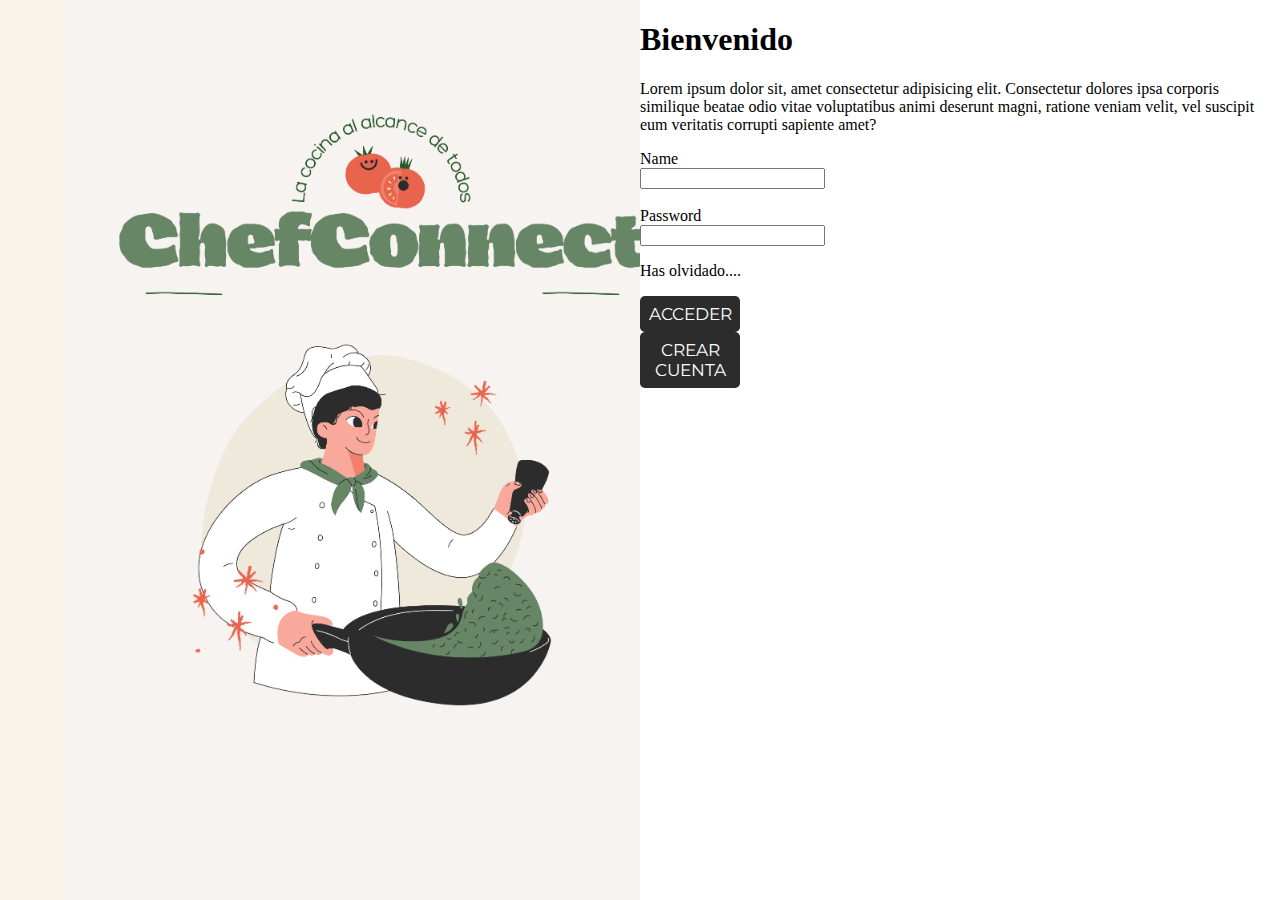
==== index.html @ ff3c99aa "Inicio Landing Page" ====
<!DOCTYPE html>
<html lang="en">

<head>
    <meta charset="UTF-8">
    <meta name="viewport" content="width=device-width, initial-scale=1.0">
    <title>Document</title>
    <link rel="preconnect" href="https://fonts.googleapis.com">
    <link rel="preconnect" href="https://fonts.gstatic.com" crossorigin>
    <link href="https://fonts.googleapis.com/css2?family=Montserrat&display=swap" rel="stylesheet">
    <style>
        :root{
            --botonback: #2C2C2C;
            --red: #F03A2C;
        }

        button{
            width: 100px;
            padding: 8px;
            border-radius: 5px;
            background-color: var(--botonback);
            color:white;
            border: 0;
            font-size: 105%;
            font-family: 'Montserrat', sans-serif;
        }
        button:hover{
            background-color: var(--red);
        }
    </style>
</head>
<!--  style="background-image:url(./images/chefverde.png); 
    background-size: contain;
    background-repeat: no-repeat; 

    background-color: white;
    background-attachment: fixed;"-->
<body style="margin: 0;">

    <div style="display: flex;">
        <div style="width: 50%;height: 100vh; 
        background-image:url(./images/chefverde.png); 
        background-size: contain;
        background-repeat: no-repeat; 
        background-color: #F9F2E9;
        background-attachment: fixed;
        background-position: 10%;">
        </div>

        <div style="width:50%;">

            <h1>Bienvenido</h1>
            <p>
            Lorem ipsum dolor sit, amet consectetur adipisicing elit. 
            Consectetur dolores ipsa corporis similique beatae odio vitae 
            voluptatibus animi deserunt magni, ratione veniam velit, vel 
            suscipit eum veritatis corrupti sapiente amet?
            </p>

            <form action=""> 
                <label for="">Name</label><br>
                <input type="text" name="" id=""><br><br>

                <label for="">Password</label> <br>
                <input type="text" name="" id="">
                
            </form>

            <p>Has olvidado....</p>

            <button>ACCEDER</button><br>
            <button>CREAR CUENTA</button>



        </div>
    </div>  

</body>

</html>
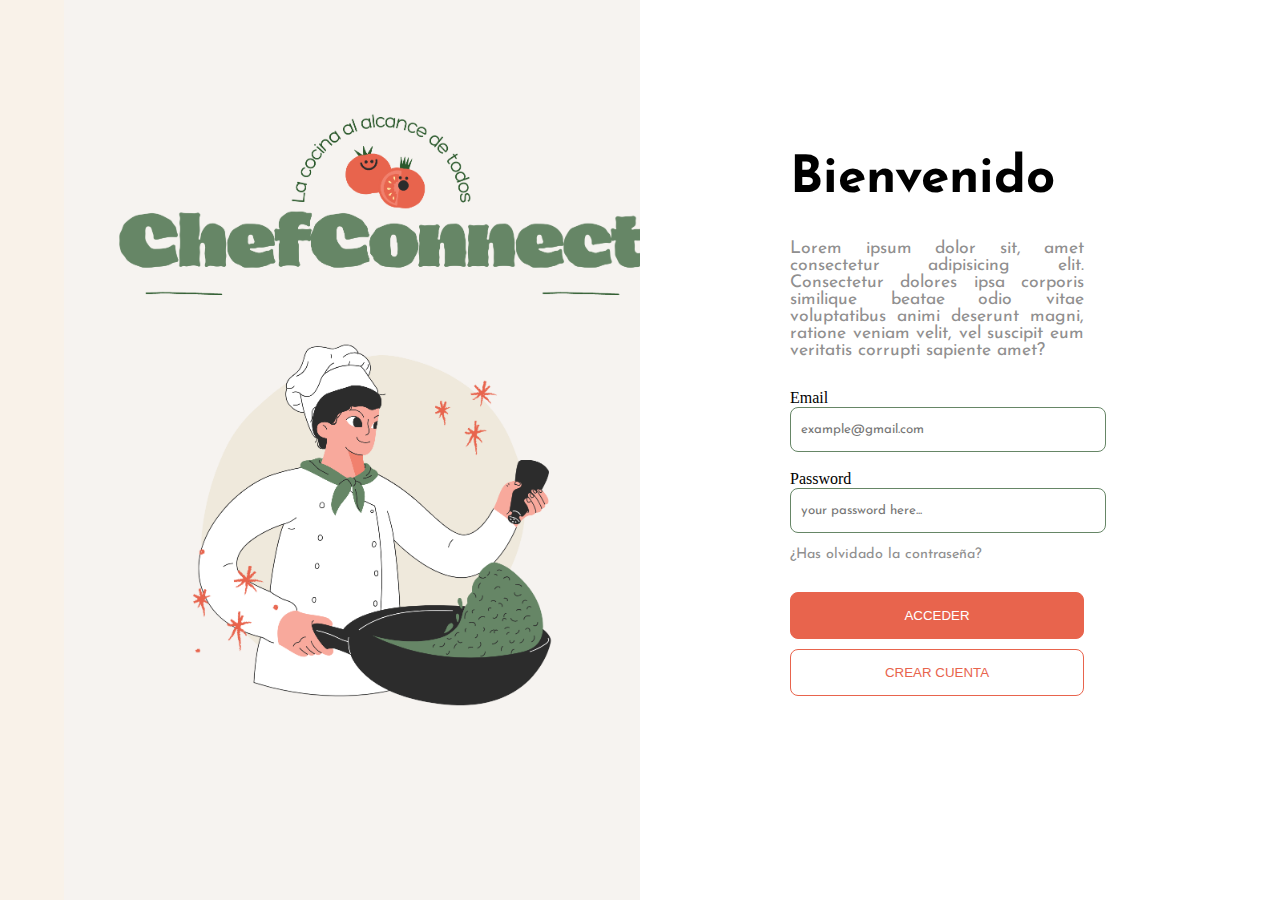
==== commit 2d1875b5: "Landing Page v1.0" ====
--- a/index.html
+++ b/index.html
@@ -8,73 +8,49 @@
     <link rel="preconnect" href="https://fonts.googleapis.com">
     <link rel="preconnect" href="https://fonts.gstatic.com" crossorigin>
     <link href="https://fonts.googleapis.com/css2?family=Montserrat&display=swap" rel="stylesheet">
-    <style>
-        :root{
-            --botonback: #2C2C2C;
-            --red: #F03A2C;
-        }
+    <link rel="stylesheet" href="./css/index.css">
+    <link rel="preconnect" href="https://fonts.googleapis.com">
+    <link rel="preconnect" href="https://fonts.gstatic.com" crossorigin>
+    <link href="https://fonts.googleapis.com/css2?family=Josefin+Sans&display=swap" rel="stylesheet"> 
 
-        button{
-            width: 100px;
-            padding: 8px;
-            border-radius: 5px;
-            background-color: var(--botonback);
-            color:white;
-            border: 0;
-            font-size: 105%;
-            font-family: 'Montserrat', sans-serif;
-        }
-        button:hover{
-            background-color: var(--red);
-        }
-    </style>
 </head>
-<!--  style="background-image:url(./images/chefverde.png); 
-    background-size: contain;
-    background-repeat: no-repeat; 
 
-    background-color: white;
-    background-attachment: fixed;"-->
-<body style="margin: 0;">
+<body>
 
-    <div style="display: flex;">
-        <div style="width: 50%;height: 100vh; 
-        background-image:url(./images/chefverde.png); 
-        background-size: contain;
-        background-repeat: no-repeat; 
-        background-color: #F9F2E9;
-        background-attachment: fixed;
-        background-position: 10%;">
+    <div id="container">
+        <div id="imagen">
         </div>
 
-        <div style="width:50%;">
+        <div id="texto">
+            <div id="organizar">
+                <h1>Bienvenido</h1>
+                <p>
+                    Lorem ipsum dolor sit, amet consectetur adipisicing elit.
+                    Consectetur dolores ipsa corporis similique beatae odio vitae
+                    voluptatibus animi deserunt magni, ratione veniam velit, vel
+                    suscipit eum veritatis corrupti sapiente amet?
+                </p>
 
-            <h1>Bienvenido</h1>
-            <p>
-            Lorem ipsum dolor sit, amet consectetur adipisicing elit. 
-            Consectetur dolores ipsa corporis similique beatae odio vitae 
-            voluptatibus animi deserunt magni, ratione veniam velit, vel 
-            suscipit eum veritatis corrupti sapiente amet?
-            </p>
+                <form action="">
+                    <label for="">Email</label><br>
+                    <input type="text" name="email" id="email" placeholder="example@gmail.com"><br><br>
 
-            <form action=""> 
-                <label for="">Name</label><br>
-                <input type="text" name="" id=""><br><br>
+                    <label for="">Password</label> <br>
+                    <input type="password" name="pass" id="pass"  placeholder="your password here...">
 
-                <label for="">Password</label> <br>
-                <input type="text" name="" id="">
-                
-            </form>
+                </form>
 
-            <p>Has olvidado....</p>
+                <p id="olvido">¿Has olvidado la contraseña?</p>
 
-            <button>ACCEDER</button><br>
-            <button>CREAR CUENTA</button>
+                <button id="b1">ACCEDER</button><br>
+                <button id="b2">CREAR CUENTA</button>
+            </div>
+
 
 
 
         </div>
-    </div>  
+    </div>
 
 </body>
 
--- a/css/index.css
+++ b/css/index.css
@@ -0,0 +1,88 @@
+body {
+    margin: 0;
+}
+
+#container {
+    display: flex;
+}
+
+#imagen {
+    width: 50%;
+    height: 100vh;
+    background-image: url(../images/chefverde.png);
+    background-size: contain;
+    background-repeat: no-repeat;
+    background-color: #F9F2E9;
+    background-attachment: fixed;
+    background-position: 10%;
+}
+
+#texto {
+    width: 50%;
+}
+
+#organizar {
+    padding-left: 150px;
+    padding-top: 120px;
+}
+
+p {
+    width: 60%;
+    text-align: justify;
+    font-size: 110%;
+    color: #908f8f;
+    font-family: 'Josefin Sans', sans-serif;
+    margin-bottom: 30px;
+}
+
+h1 {
+    font-size: 320%;
+    font-family: 'Josefin Sans', sans-serif;
+}
+
+input {
+    padding: 10px;
+    padding-top: 15px;
+    padding-bottom: 15px;
+    width: 60%;
+    border-radius: 8px;
+    border: 1px solid #668666;
+    font-family: 'Josefin Sans', sans-serif;
+}
+
+#olvido {
+
+    font-size: 90%;
+
+}
+
+#olvido:hover {
+
+    color: #e8644d;
+
+}
+
+button{
+    width: 60%;
+    padding: 10px;
+    padding-top: 15px;
+    padding-bottom: 15px;
+    margin-bottom: 10px;
+    border-radius: 8px;
+}
+
+#b1{
+    background-color:#e8644d;
+    border: 1px solid #e8644d;
+    color: white;
+}
+
+#b1:hover,#b2:hover{
+    font-weight: bold;
+}
+
+#b2{
+    color:#e8644d;
+    border: 1px solid #e8644d;
+    background-color: white;
+}
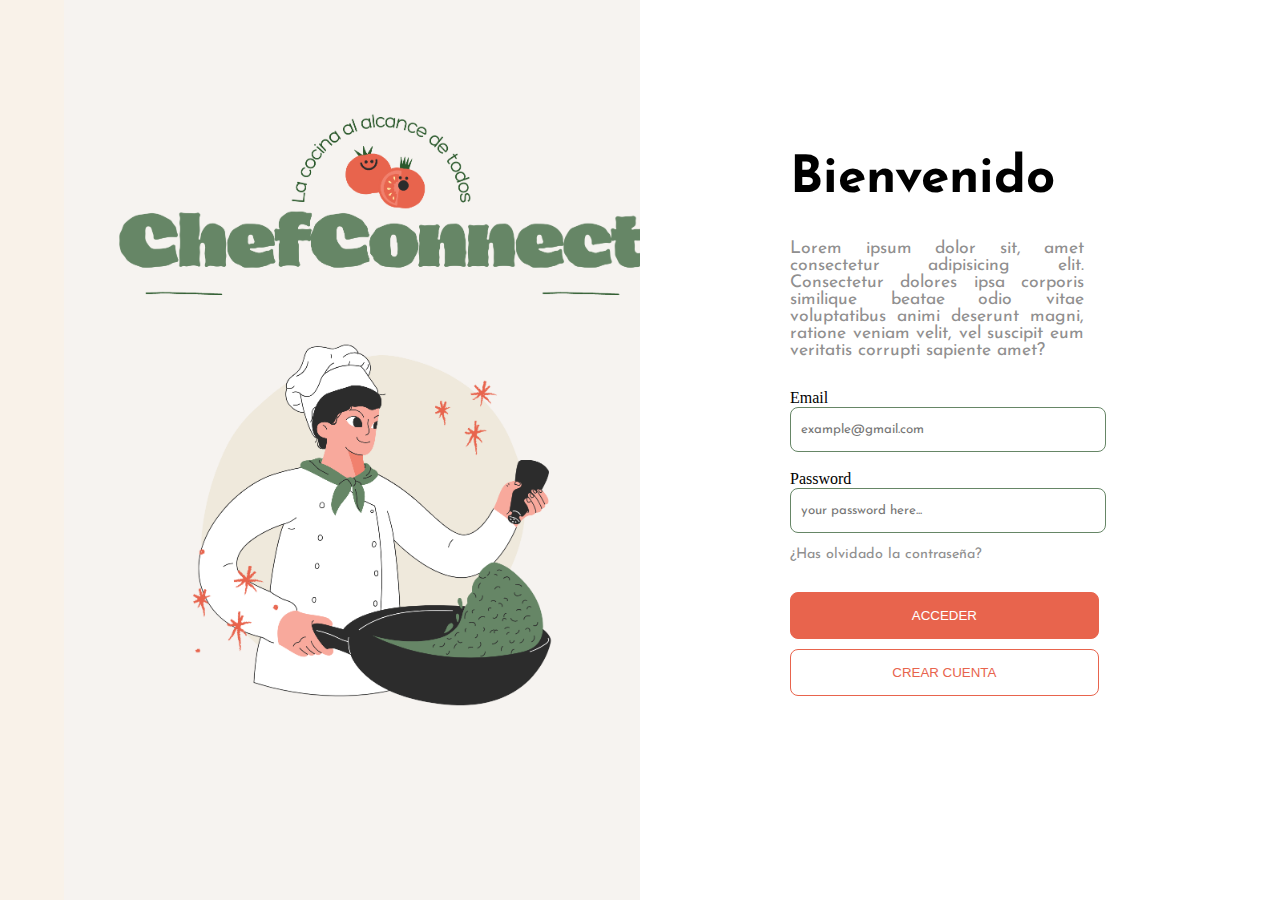
==== commit ca2f29ce: "Estructura HTML de la main page y retoques css" ====
--- a/index.html
+++ b/index.html
@@ -4,7 +4,7 @@
 <head>
     <meta charset="UTF-8">
     <meta name="viewport" content="width=device-width, initial-scale=1.0">
-    <title>Document</title>
+    <title>Bienvenido a ChefConnect</title>
     <link rel="preconnect" href="https://fonts.googleapis.com">
     <link rel="preconnect" href="https://fonts.gstatic.com" crossorigin>
     <link href="https://fonts.googleapis.com/css2?family=Montserrat&display=swap" rel="stylesheet">
@@ -31,19 +31,21 @@
                     suscipit eum veritatis corrupti sapiente amet?
                 </p>
 
-                <form action="">
+                <form action="main.html" method="get">
                     <label for="">Email</label><br>
-                    <input type="text" name="email" id="email" placeholder="example@gmail.com"><br><br>
+                    <input type="text" name="email" id="email" placeholder="example@gmail.com" required><br><br>
 
                     <label for="">Password</label> <br>
-                    <input type="password" name="pass" id="pass"  placeholder="your password here...">
+                    <input type="password" name="pass" id="pass"  placeholder="your password here..." required>
+
+                    <p id="olvido">¿Has olvidado la contraseña?</p>
+
+                    <button type="submit" id="b1">ACCEDER</button><br>
+                    <button id="b2">CREAR CUENTA</button>
 
                 </form>
 
-                <p id="olvido">¿Has olvidado la contraseña?</p>
-
-                <button id="b1">ACCEDER</button><br>
-                <button id="b2">CREAR CUENTA</button>
+               
             </div>
 
 
--- a/css/index.css
+++ b/css/index.css
@@ -63,7 +63,7 @@
 }
 
 button{
-    width: 60%;
+    width: 63%;
     padding: 10px;
     padding-top: 15px;
     padding-bottom: 15px;
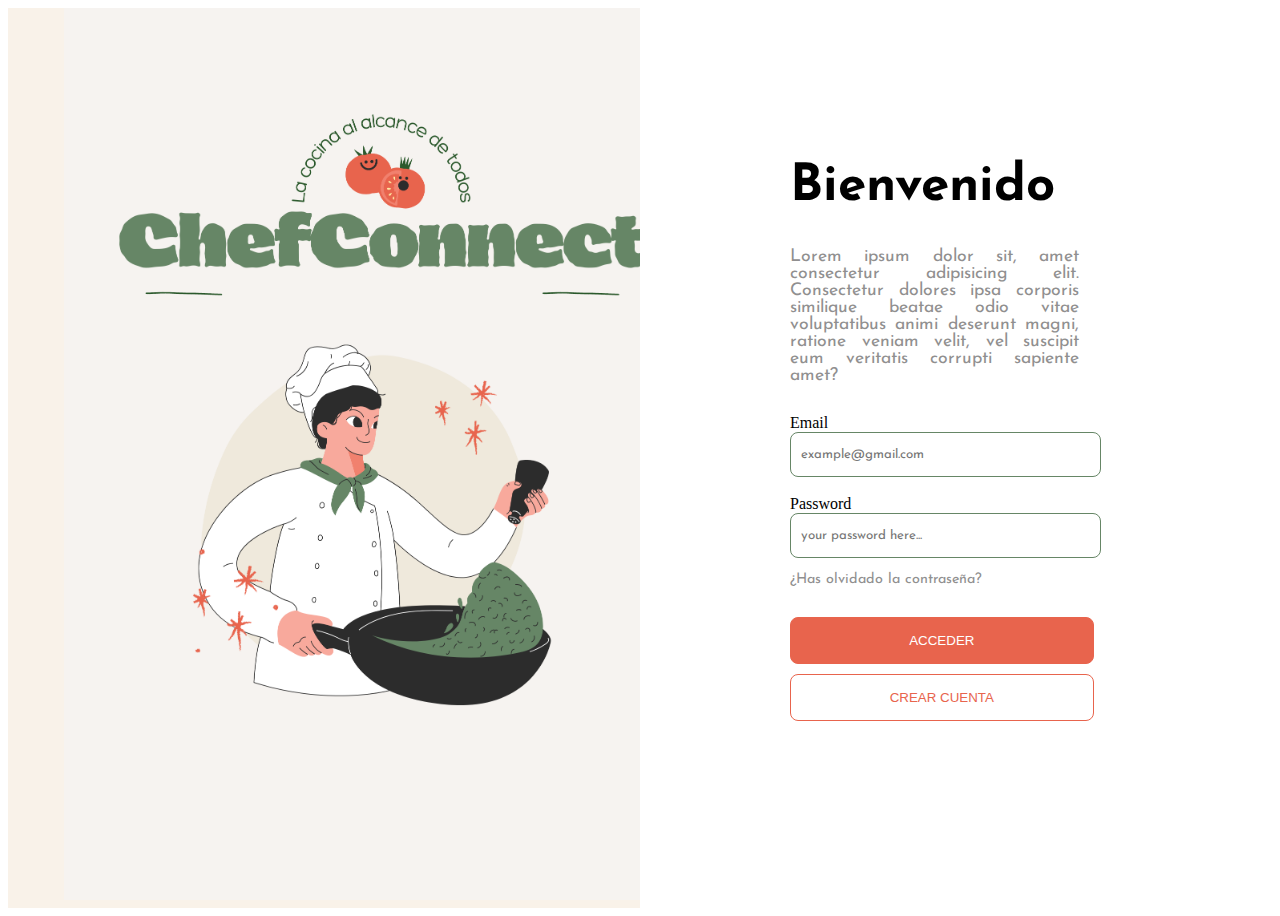
==== commit 7d47f3ef: "ajustes css y html minimos" ====
--- a/index.html
+++ b/index.html
@@ -29,11 +29,11 @@
                     Consectetur dolores ipsa corporis similique beatae odio vitae
                     voluptatibus animi deserunt magni, ratione veniam velit, vel
                     suscipit eum veritatis corrupti sapiente amet?
-                </p>
+                </p>    
 
                 <form action="main.html" method="get">
                     <label for="">Email</label><br>
-                    <input type="text" name="email" id="email" placeholder="example@gmail.com" required><br><br>
+                    <input type="email" name="email" id="email" placeholder="example@gmail.com" required><br><br>
 
                     <label for="">Password</label> <br>
                     <input type="password" name="pass" id="pass"  placeholder="your password here..." required>
@@ -47,10 +47,6 @@
 
                
             </div>
-
-
-
-
         </div>
     </div>
 
--- a/css/index.css
+++ b/css/index.css
@@ -1,6 +1,4 @@
-body {
-    margin: 0;
-}
+
 
 #container {
     display: flex;
